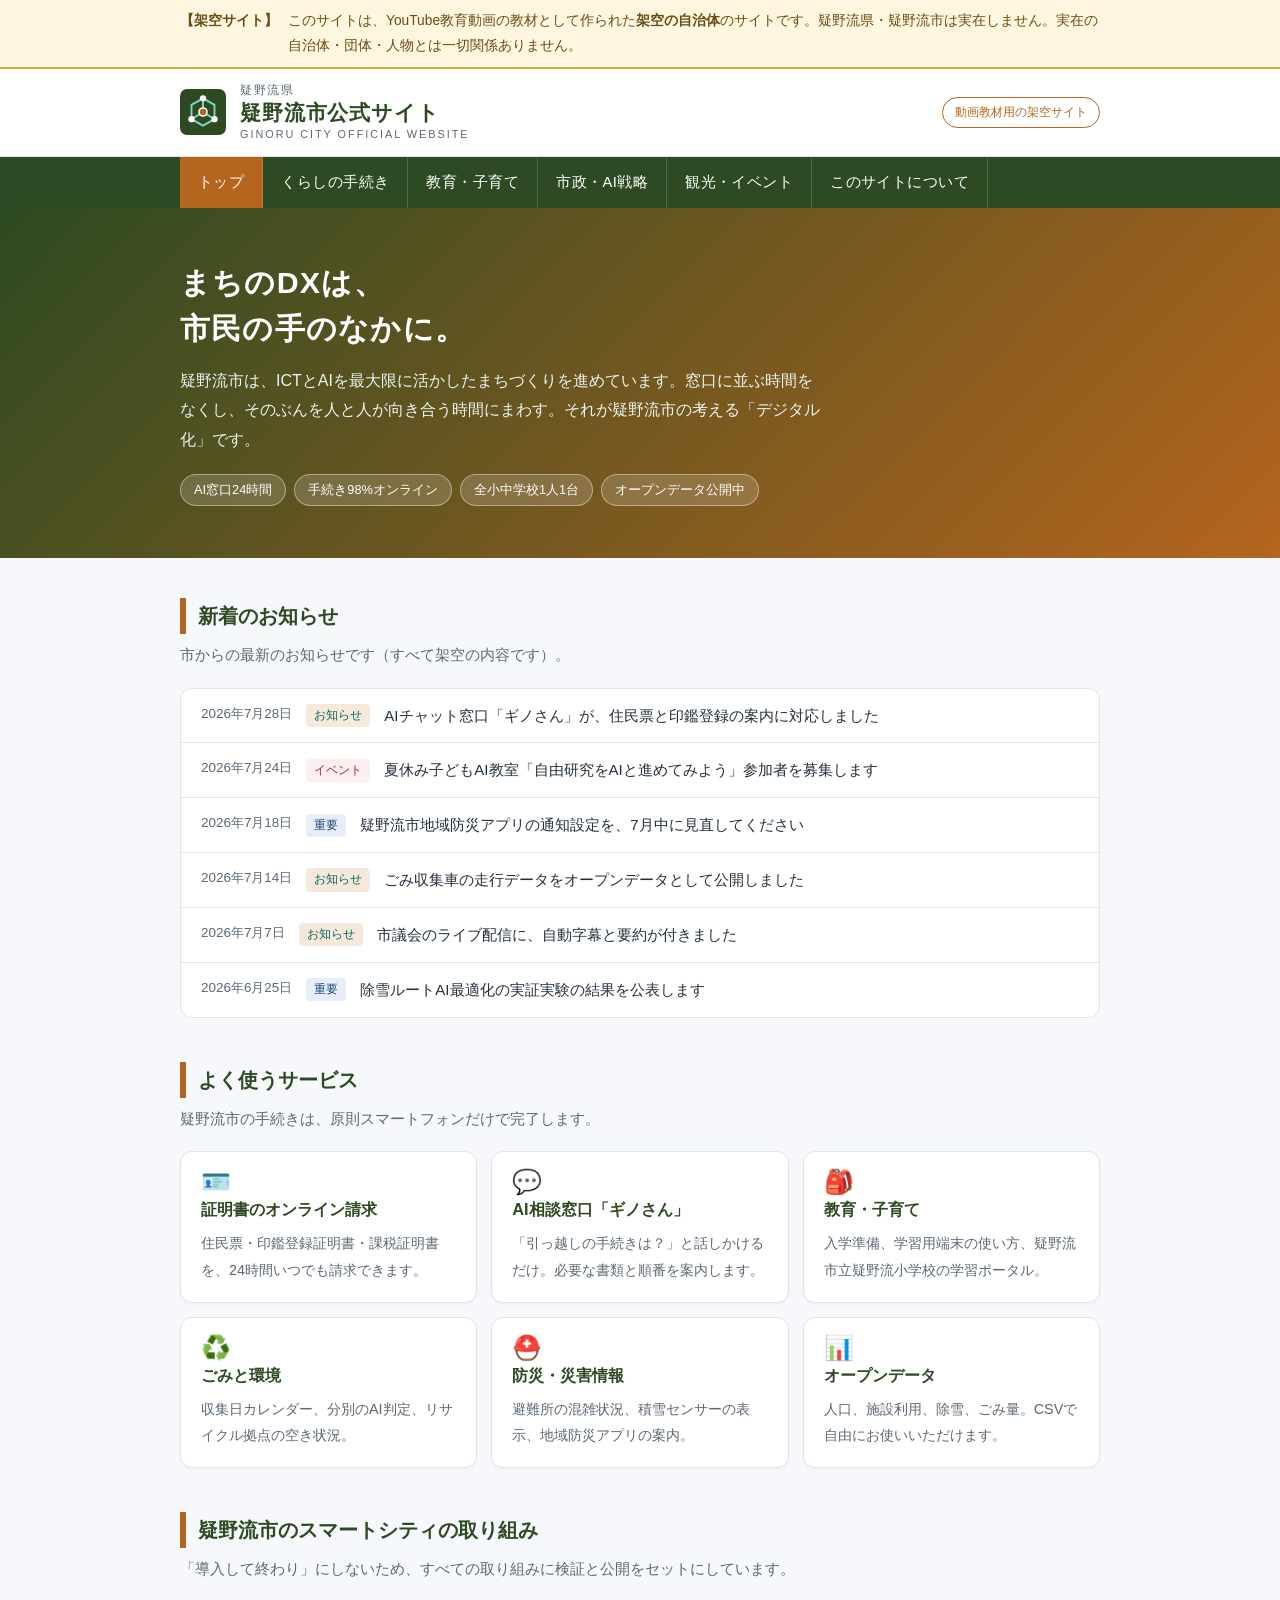
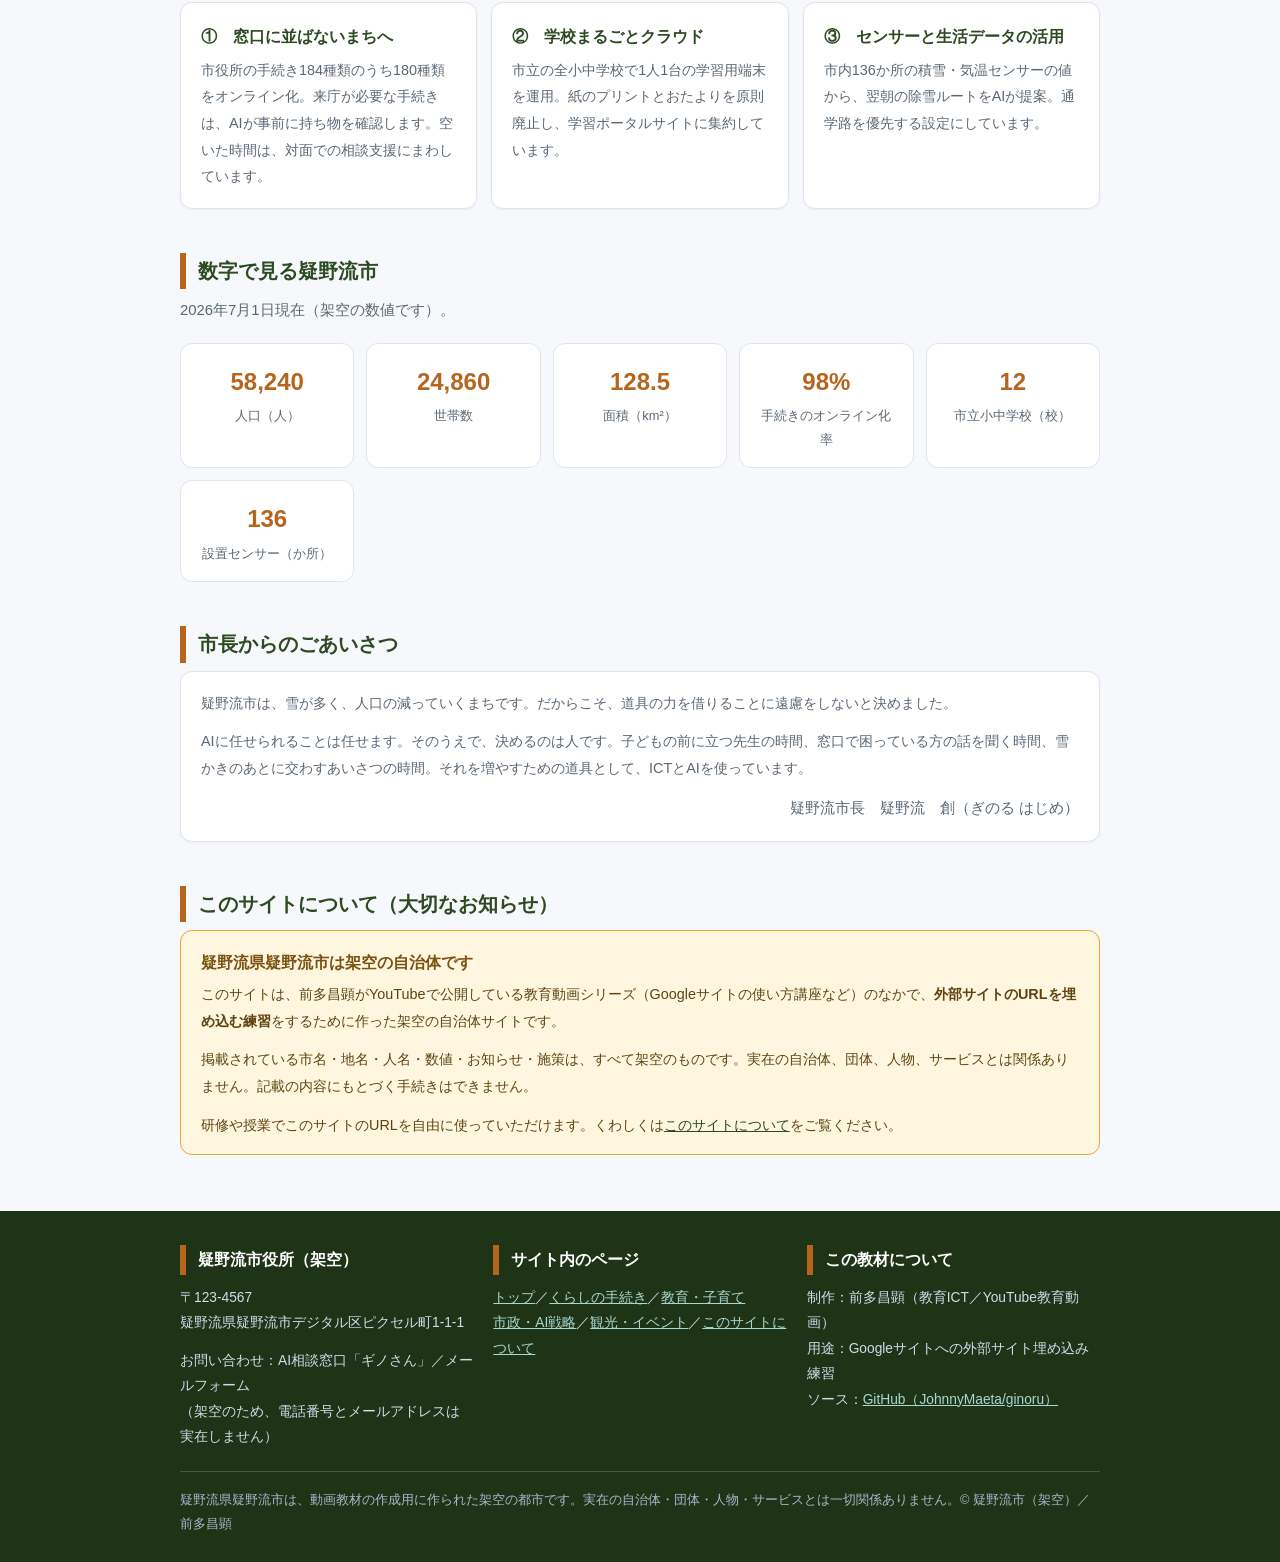
==== index.html @ ef647b58 "疑野流市 架空の自治体サイトを追加（戯画市サイトの別バージョン） Co-Authored-By: Claude Sonnet 5.5 <noreply@anthropic.com>" ====
<!DOCTYPE html>
<html lang="ja">
<head>
<meta charset="UTF-8">
<meta name="viewport" content="width=device-width, initial-scale=1.0">
<title>疑野流市公式サイト｜疑野流県疑野流市（架空の自治体）</title>
<meta name="description" content="疑野流県疑野流市の公式サイト（架空）。ICTとAIを最大限に活かしたまちづくりを進める人口58,240人のまちです。動画教材の作成用に作られた架空の都市で、実在の自治体とは関係ありません。">
<link rel="canonical" href="https://johnnymaeta.github.io/ginoru/">

<!-- Googleサイトなどに埋め込んだときのカード表示（OGP） -->
<meta property="og:type" content="website">
<meta property="og:site_name" content="疑野流市公式サイト">
<meta property="og:title" content="疑野流市公式サイト｜疑野流県疑野流市">
<meta property="og:description" content="ICTとAIを最大限に活かしたまちづくり。疑野流県疑野流市の公式サイトです（動画教材用に作られた架空の都市）。">
<meta property="og:url" content="https://johnnymaeta.github.io/ginoru/">
<meta property="og:image" content="https://johnnymaeta.github.io/ginoru/assets/ogp.png">
<meta property="og:image:width" content="1200">
<meta property="og:image:height" content="630">
<meta property="og:image:alt" content="疑野流市公式サイト（架空の自治体）">
<meta property="og:locale" content="ja_JP">
<meta name="twitter:card" content="summary_large_image">
<meta name="twitter:title" content="疑野流市公式サイト｜疑野流県疑野流市">
<meta name="twitter:description" content="ICTとAIを最大限に活かしたまちづくり。動画教材用に作られた架空の都市の公式サイトです。">
<meta name="twitter:image" content="https://johnnymaeta.github.io/ginoru/assets/ogp.png">
<meta name="thumbnail" content="https://johnnymaeta.github.io/ginoru/assets/ogp.png">

<link rel="icon" href="favicon.svg" type="image/svg+xml">
<link rel="alternate icon" href="favicon.ico" sizes="32x32">
<link rel="apple-touch-icon" href="apple-touch-icon.png">
<link rel="stylesheet" href="assets/style.css">
</head>
<body>

<div class="fiction-bar">
  <div class="wrap">
    <strong>【架空サイト】</strong>
    <span>このサイトは、YouTube教育動画の教材として作られた<b>架空の自治体</b>のサイトです。疑野流県・疑野流市は実在しません。実在の自治体・団体・人物とは一切関係ありません。</span>
  </div>
</div>

<header class="site-header">
  <div class="wrap">
    <svg class="emblem" viewBox="0 0 64 64" role="img" aria-label="疑野流市 市章（架空）">
      <rect width="64" height="64" rx="10" fill="#2d4a22"/>
      <g fill="none" stroke="#7fd8c9" stroke-width="2.6" stroke-linecap="round">
        <path d="M32 13 L48 22 L48 42 L32 51 L16 42 L16 22 Z"/>
        <path d="M32 13 L32 32 L48 42 M32 32 L16 42"/>
      </g>
      <g fill="#ffffff">
        <circle cx="32" cy="13" r="4.4"/><circle cx="48" cy="42" r="4.4"/><circle cx="16" cy="42" r="4.4"/>
      </g>
      <circle cx="32" cy="32" r="5.6" fill="#b5651d" stroke="#ffffff" stroke-width="2.2"/>
    </svg>
    <div class="site-title">
      <span class="pref">疑野流県</span>
      <span class="name"><a href="index.html">疑野流市公式サイト</a></span>
      <span class="en">GINORU CITY OFFICIAL WEBSITE</span>
    </div>
    <div class="header-tag">動画教材用の架空サイト</div>
  </div>
</header>

<nav class="gnav" aria-label="メインメニュー">
  <div class="wrap">
    <ul>
      <li><a href="index.html" aria-current="page">トップ</a></li>
      <li><a href="kurashi.html">くらしの手続き</a></li>
      <li><a href="kyoiku.html">教育・子育て</a></li>
      <li><a href="shisei.html">市政・AI戦略</a></li>
      <li><a href="kanko.html">観光・イベント</a></li>
      <li><a href="about.html">このサイトについて</a></li>
    </ul>
  </div>
</nav>

<div class="hero">
  <div class="wrap">
    <p class="catch">まちのDXは、<br>市民の手のなかに。</p>
    <p class="lead">疑野流市は、ICTとAIを最大限に活かしたまちづくりを進めています。窓口に並ぶ時間をなくし、そのぶんを人と人が向き合う時間にまわす。それが疑野流市の考える「デジタル化」です。</p>
    <div class="badges">
      <span>AI窓口24時間</span><span>手続き98%オンライン</span><span>全小中学校1人1台</span><span>オープンデータ公開中</span>
    </div>
  </div>
</div>

<main>
  <div class="wrap">

    <section aria-labelledby="news-h">
      <h2 id="news-h">新着のお知らせ</h2>
      <p class="sec-lead">市からの最新のお知らせです（すべて架空の内容です）。</p>
      <ul class="news">
        <li><time datetime="2026-07-28">2026年7月28日</time><span class="tag">お知らせ</span><span class="title">AIチャット窓口「ギノさん」が、住民票と印鑑登録の案内に対応しました</span></li>
        <li><time datetime="2026-07-24">2026年7月24日</time><span class="tag event">イベント</span><span class="title">夏休み子どもAI教室「自由研究をAIと進めてみよう」参加者を募集します</span></li>
        <li><time datetime="2026-07-18">2026年7月18日</time><span class="tag info">重要</span><span class="title">疑野流市地域防災アプリの通知設定を、7月中に見直してください</span></li>
        <li><time datetime="2026-07-14">2026年7月14日</time><span class="tag">お知らせ</span><span class="title">ごみ収集車の走行データをオープンデータとして公開しました</span></li>
        <li><time datetime="2026-07-07">2026年7月7日</time><span class="tag">お知らせ</span><span class="title">市議会のライブ配信に、自動字幕と要約が付きました</span></li>
        <li><time datetime="2026-06-25">2026年6月25日</time><span class="tag info">重要</span><span class="title">除雪ルートAI最適化の実証実験の結果を公表します</span></li>
      </ul>
    </section>

    <section aria-labelledby="service-h">
      <h2 id="service-h">よく使うサービス</h2>
      <p class="sec-lead">疑野流市の手続きは、原則スマートフォンだけで完了します。</p>
      <div class="grid">
        <a class="card" href="kurashi.html"><div class="icon">🪪</div><h3>証明書のオンライン請求</h3><p>住民票・印鑑登録証明書・課税証明書を、24時間いつでも請求できます。</p></a>
        <a class="card" href="kurashi.html#ai"><div class="icon">💬</div><h3>AI相談窓口「ギノさん」</h3><p>「引っ越しの手続きは？」と話しかけるだけ。必要な書類と順番を案内します。</p></a>
        <a class="card" href="kyoiku.html"><div class="icon">🎒</div><h3>教育・子育て</h3><p>入学準備、学習用端末の使い方、疑野流市立疑野流小学校の学習ポータル。</p></a>
        <a class="card" href="kurashi.html#gomi"><div class="icon">♻️</div><h3>ごみと環境</h3><p>収集日カレンダー、分別のAI判定、リサイクル拠点の空き状況。</p></a>
        <a class="card" href="shisei.html#bosai"><div class="icon">⛑️</div><h3>防災・災害情報</h3><p>避難所の混雑状況、積雪センサーの表示、地域防災アプリの案内。</p></a>
        <a class="card" href="shisei.html#opendata"><div class="icon">📊</div><h3>オープンデータ</h3><p>人口、施設利用、除雪、ごみ量。CSVで自由にお使いいただけます。</p></a>
      </div>
    </section>

    <section aria-labelledby="smart-h">
      <h2 id="smart-h">疑野流市のスマートシティの取り組み</h2>
      <p class="sec-lead">「導入して終わり」にしないため、すべての取り組みに検証と公開をセットにしています。</p>
      <div class="grid">
        <div class="card"><h3>①　窓口に並ばないまちへ</h3><p>市役所の手続き184種類のうち180種類をオンライン化。来庁が必要な手続きは、AIが事前に持ち物を確認します。空いた時間は、対面での相談支援にまわしています。</p></div>
        <div class="card"><h3>②　学校まるごとクラウド</h3><p>市立の全小中学校で1人1台の学習用端末を運用。紙のプリントとおたよりを原則廃止し、学習ポータルサイトに集約しています。</p></div>
        <div class="card"><h3>③　センサーと生活データの活用</h3><p>市内136か所の積雪・気温センサーの値から、翌朝の除雪ルートをAIが提案。通学路を優先する設定にしています。</p></div>
      </div>
    </section>

    <section aria-labelledby="stats-h">
      <h2 id="stats-h">数字で見る疑野流市</h2>
      <p class="sec-lead">2026年7月1日現在（架空の数値です）。</p>
      <div class="stats">
        <div class="stat"><div class="num">58,240</div><div class="label">人口（人）</div></div>
        <div class="stat"><div class="num">24,860</div><div class="label">世帯数</div></div>
        <div class="stat"><div class="num">128.5</div><div class="label">面積（km²）</div></div>
        <div class="stat"><div class="num">98%</div><div class="label">手続きのオンライン化率</div></div>
        <div class="stat"><div class="num">12</div><div class="label">市立小中学校（校）</div></div>
        <div class="stat"><div class="num">136</div><div class="label">設置センサー（か所）</div></div>
      </div>
    </section>

    <section aria-labelledby="mayor-h">
      <h2 id="mayor-h">市長からのごあいさつ</h2>
      <div class="card">
        <p>疑野流市は、雪が多く、人口の減っていくまちです。だからこそ、道具の力を借りることに遠慮をしないと決めました。</p>
        <p>AIに任せられることは任せます。そのうえで、決めるのは人です。子どもの前に立つ先生の時間、窓口で困っている方の話を聞く時間、雪かきのあとに交わすあいさつの時間。それを増やすための道具として、ICTとAIを使っています。</p>
        <p style="text-align:right; margin-top:14px; font-size:0.92rem;">疑野流市長　疑野流　創（ぎのる はじめ）</p>
      </div>
    </section>

    <section aria-labelledby="fiction-h">
      <h2 id="fiction-h">このサイトについて（大切なお知らせ）</h2>
      <div class="notice">
        <h3>疑野流県疑野流市は架空の自治体です</h3>
        <p>このサイトは、前多昌顕がYouTubeで公開している教育動画シリーズ（Googleサイトの使い方講座など）のなかで、<b>外部サイトのURLを埋め込む練習</b>をするために作った架空の自治体サイトです。</p>
        <p>掲載されている市名・地名・人名・数値・お知らせ・施策は、すべて架空のものです。実在の自治体、団体、人物、サービスとは関係ありません。記載の内容にもとづく手続きはできません。</p>
        <p>研修や授業でこのサイトのURLを自由に使っていただけます。くわしくは<a href="about.html">このサイトについて</a>をご覧ください。</p>
      </div>
    </section>

  </div>
</main>

<footer class="site-footer">
  <div class="wrap">
    <div class="cols">
      <div>
        <h2>疑野流市役所（架空）</h2>
        <p>〒123-4567<br>疑野流県疑野流市デジタル区ピクセル町1-1-1</p>
        <p>お問い合わせ：AI相談窓口「ギノさん」／メールフォーム<br>（架空のため、電話番号とメールアドレスは実在しません）</p>
      </div>
      <div>
        <h2>サイト内のページ</h2>
        <p>
          <a href="index.html">トップ</a>／<a href="kurashi.html">くらしの手続き</a>／<a href="kyoiku.html">教育・子育て</a><br>
          <a href="shisei.html">市政・AI戦略</a>／<a href="kanko.html">観光・イベント</a>／<a href="about.html">このサイトについて</a>
        </p>
      </div>
      <div>
        <h2>この教材について</h2>
        <p>制作：前多昌顕（教育ICT／YouTube教育動画）<br>用途：Googleサイトへの外部サイト埋め込み練習<br>ソース：<a href="https://github.com/JohnnyMaeta/ginoru">GitHub（JohnnyMaeta/ginoru）</a></p>
      </div>
    </div>
    <p class="fine">疑野流県疑野流市は、動画教材の作成用に作られた架空の都市です。実在の自治体・団体・人物・サービスとは一切関係ありません。© 疑野流市（架空）／前多昌顕</p>
  </div>
</footer>

</body>
</html>
---- assets/style.css ----
@charset "UTF-8";
/* 疑野流県疑野流市 公式サイト（架空・動画教材用）共通スタイル */

:root {
  --navy: #2d4a22;
  --navy-dark: #1f3317;
  --teal: #b5651d;
  --teal-soft: #f6e9dc;
  --ink: #23303d;
  --ink-soft: #5a6875;
  --bg: #f6f8fb;
  --card: #ffffff;
  --line: #dfe5ec;
  --amber-bg: #fff6e0;
  --amber-line: #e0a93a;
  --radius: 12px;
}

* { margin: 0; padding: 0; box-sizing: border-box; }

html { scroll-behavior: smooth; }

body {
  font-family: "Hiragino Kaku Gothic ProN", "Hiragino Sans", "Yu Gothic", "Noto Sans JP", "Meiryo", sans-serif;
  color: var(--ink);
  background: var(--bg);
  line-height: 1.85;
  font-size: 16px;
  -webkit-text-size-adjust: 100%;
}

img, svg { max-width: 100%; }

a { color: #2d4a22; }
a:hover { color: var(--teal); }

.wrap { max-width: 960px; margin: 0 auto; padding: 0 20px; }

/* ===== 架空サイトの告知バー ===== */
.fiction-bar {
  background: var(--amber-bg);
  border-bottom: 2px solid var(--amber-line);
  font-size: 0.86rem;
  color: #6b4c10;
  padding: 8px 0;
}
.fiction-bar .wrap { display: flex; gap: 10px; align-items: flex-start; }
.fiction-bar strong { white-space: nowrap; }

/* ===== ヘッダー ===== */
.site-header { background: #fff; border-bottom: 1px solid var(--line); }
.site-header .wrap {
  display: flex; align-items: center; gap: 14px;
  padding-top: 14px; padding-bottom: 14px; flex-wrap: wrap;
}
.emblem { width: 46px; height: 46px; flex: none; }
.site-title { line-height: 1.35; }
.site-title .pref { display: block; font-size: 0.74rem; color: var(--ink-soft); letter-spacing: 0.14em; }
.site-title .name { font-size: 1.32rem; font-weight: 700; color: var(--navy); letter-spacing: 0.04em; }
.site-title .name a { color: inherit; text-decoration: none; }
.site-title .en { display: block; font-size: 0.68rem; color: var(--ink-soft); letter-spacing: 0.18em; }
.header-tag {
  margin-left: auto; font-size: 0.78rem; color: var(--teal);
  border: 1px solid var(--teal); border-radius: 999px; padding: 3px 12px; white-space: nowrap;
}

/* ===== グローバルナビ ===== */
.gnav { background: var(--navy); }
.gnav ul { list-style: none; display: flex; flex-wrap: wrap; }
.gnav a {
  display: block; color: #fff; text-decoration: none;
  font-size: 0.92rem; padding: 12px 18px; letter-spacing: 0.03em;
  border-right: 1px solid rgba(255,255,255,0.16);
}
.gnav a:hover { background: var(--navy-dark); color: #fff; }
.gnav a[aria-current="page"] { background: var(--teal); }

/* ===== ヒーロー ===== */
.hero {
  background: linear-gradient(135deg, #2d4a22 0%, #b5651d 100%);
  color: #fff; padding: 52px 0;
}
.hero .catch { font-size: 1.9rem; font-weight: 700; letter-spacing: 0.04em; line-height: 1.5; }
.hero .lead { margin-top: 14px; font-size: 1rem; max-width: 40em; color: #eaf5f3; }
.hero .badges { margin-top: 20px; display: flex; gap: 8px; flex-wrap: wrap; }
.hero .badges span {
  background: rgba(255,255,255,0.16); border: 1px solid rgba(255,255,255,0.4);
  border-radius: 999px; font-size: 0.8rem; padding: 3px 13px;
}

/* ===== ページ見出し（下層ページ） ===== */
.page-head { background: var(--navy); color: #fff; padding: 30px 0; }
.page-head h1 { font-size: 1.55rem; letter-spacing: 0.04em; }
.page-head p { margin-top: 6px; font-size: 0.9rem; color: #d5e2f0; }
.breadcrumb { font-size: 0.8rem; color: var(--ink-soft); padding: 10px 0; }
.breadcrumb a { color: var(--ink-soft); }

/* ===== セクション ===== */
main section { padding: 40px 0 4px; }
h2 {
  font-size: 1.22rem; color: var(--navy);
  border-left: 6px solid var(--teal); padding-left: 12px; margin-bottom: 8px;
}
h3 { font-size: 1.02rem; color: var(--navy); margin-bottom: 4px; }
.sec-lead { font-size: 0.93rem; color: var(--ink-soft); margin-bottom: 18px; }
p + p { margin-top: 12px; }

/* ===== カード・グリッド ===== */
.grid { display: grid; gap: 14px; grid-template-columns: repeat(auto-fit, minmax(250px, 1fr)); }
.card {
  background: var(--card); border: 1px solid var(--line); border-radius: var(--radius);
  padding: 18px 20px; box-shadow: 0 1px 3px rgba(18,58,107,0.05);
}
.card h3 { margin-bottom: 6px; }
.card p { font-size: 0.9rem; color: var(--ink-soft); }
a.card { display: block; text-decoration: none; color: inherit; transition: box-shadow .15s, transform .15s; }
a.card:hover { box-shadow: 0 4px 14px rgba(18,58,107,0.12); transform: translateY(-2px); }
.card .icon { font-size: 1.5rem; line-height: 1; }

/* ===== お知らせ一覧 ===== */
.news { background: var(--card); border: 1px solid var(--line); border-radius: var(--radius); overflow: hidden; }
.news li { list-style: none; display: flex; gap: 14px; padding: 13px 20px; border-top: 1px solid var(--line); flex-wrap: wrap; }
.news li:first-child { border-top: none; }
.news time { font-size: 0.84rem; color: var(--ink-soft); white-space: nowrap; font-variant-numeric: tabular-nums; }
.news .tag {
  font-size: 0.72rem; background: var(--teal-soft); color: #06695c;
  border-radius: 4px; padding: 1px 8px; white-space: nowrap; align-self: center;
}
.news .tag.info { background: #e7eefa; color: #17457f; }
.news .tag.event { background: #fdeef0; color: #9c2b3d; }
.news .title { font-size: 0.94rem; flex: 1 1 16em; }

/* ===== 数字で見る ===== */
.stats { display: grid; gap: 12px; grid-template-columns: repeat(auto-fit, minmax(150px, 1fr)); }
.stat {
  background: var(--card); border: 1px solid var(--line); border-radius: var(--radius);
  padding: 16px; text-align: center;
}
.stat .num { font-size: 1.5rem; font-weight: 700; color: var(--teal); font-variant-numeric: tabular-nums; }
.stat .label { font-size: 0.8rem; color: var(--ink-soft); }

/* ===== テーブル ===== */
.table-scroll { overflow-x: auto; }
table { border-collapse: collapse; width: 100%; background: var(--card); font-size: 0.92rem; }
th, td { border: 1px solid var(--line); padding: 9px 12px; text-align: left; vertical-align: top; }
th { background: #eef2f7; color: var(--navy); white-space: nowrap; }

/* ===== 注意書きボックス ===== */
.notice {
  background: var(--amber-bg); border: 1px solid var(--amber-line);
  border-radius: var(--radius); padding: 16px 20px; font-size: 0.9rem; color: #5f4410;
}
.notice h3 { color: #7a5310; }
.callout {
  background: var(--teal-soft); border-left: 5px solid var(--teal);
  border-radius: 0 var(--radius) var(--radius) 0; padding: 14px 18px; font-size: 0.92rem;
}

ul.dots, ol.nums { padding-left: 1.4em; font-size: 0.94rem; }
ul.dots li, ol.nums li { margin-bottom: 4px; }

/* ===== フッター ===== */
.site-footer { margin-top: 52px; background: var(--navy-dark); color: #cfdcea; font-size: 0.86rem; padding: 34px 0 26px; }
.site-footer h2 { color: #fff; border-left-color: var(--teal); font-size: 1rem; margin-bottom: 10px; }
.site-footer a { color: #a8d8d0; }
.site-footer .cols { display: grid; gap: 20px; grid-template-columns: repeat(auto-fit, minmax(240px, 1fr)); }
.site-footer .fine { margin-top: 22px; padding-top: 16px; border-top: 1px solid rgba(255,255,255,0.18); font-size: 0.8rem; color: #a7b8cb; }

@media (max-width: 600px) {
  .hero { padding: 36px 0; }
  .hero .catch { font-size: 1.4rem; }
  .site-title .name { font-size: 1.1rem; }
  .header-tag { display: none; }
  .gnav a { font-size: 0.86rem; padding: 10px 13px; }
}
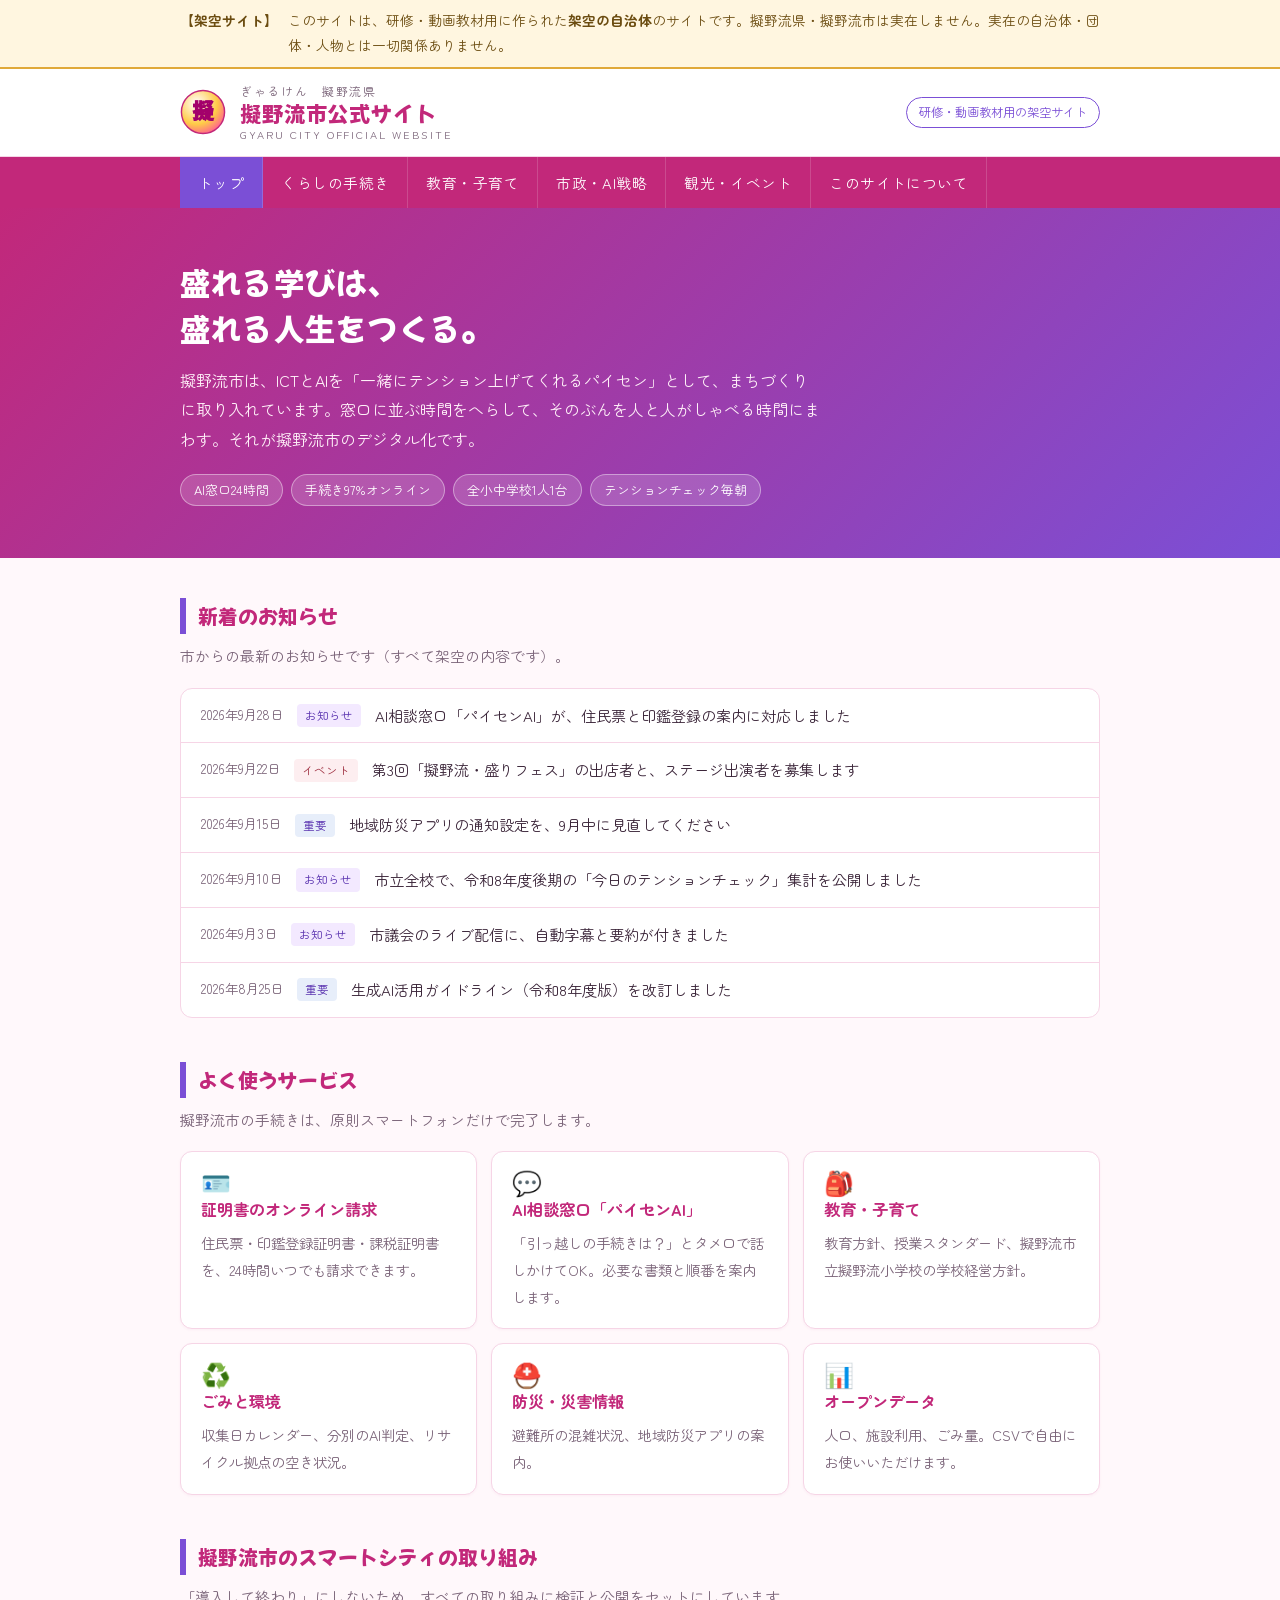
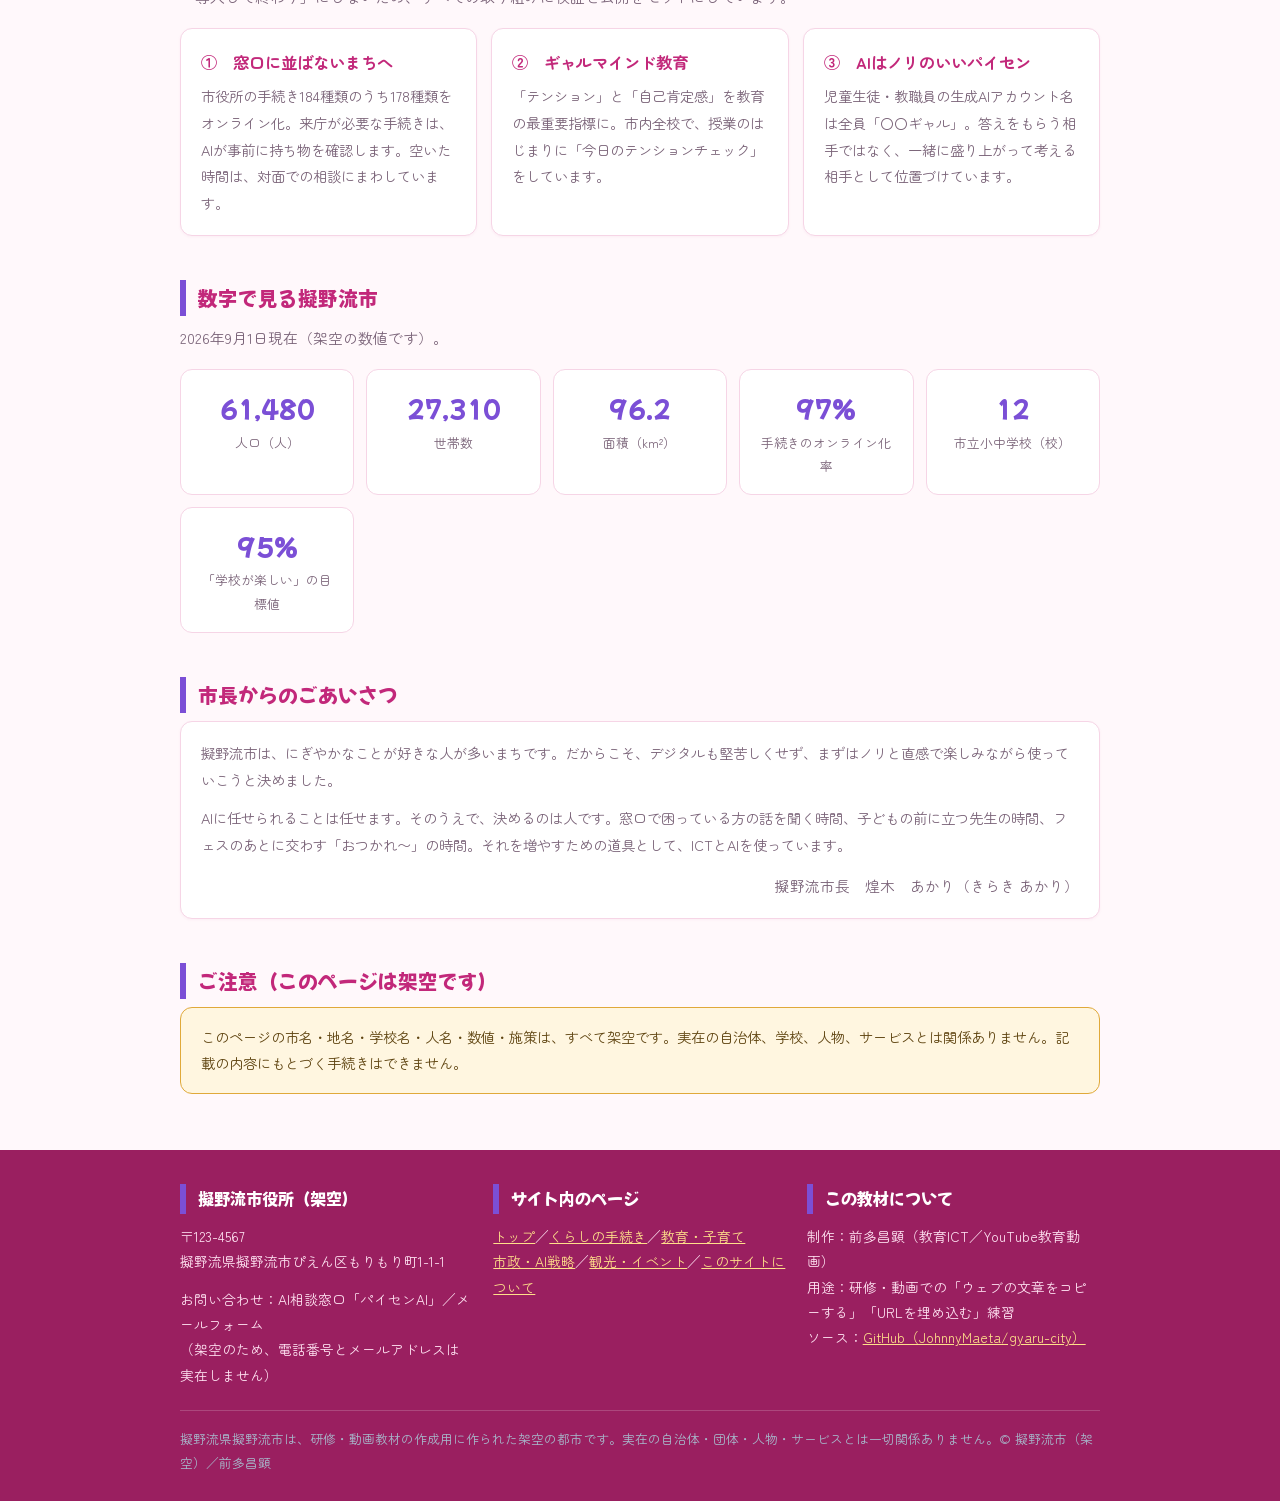
==== commit 7fa47d3d: "擬野流市（ギャル市）公式サイトに作り直し（教育長ギャル設定・桃紫配色・教育方針ページ同梱） Co-Authored-By: Claude Sonnet 5.5 <noreply@anthropic.c" ====
--- a/index.html
+++ b/index.html
@@ -3,30 +3,27 @@
 <head>
 <meta charset="UTF-8">
 <meta name="viewport" content="width=device-width, initial-scale=1.0">
-<title>疑野流市公式サイト｜疑野流県疑野流市（架空の自治体）</title>
-<meta name="description" content="疑野流県疑野流市の公式サイト（架空）。ICTとAIを最大限に活かしたまちづくりを進める人口58,240人のまちです。動画教材の作成用に作られた架空の都市で、実在の自治体とは関係ありません。">
-<link rel="canonical" href="https://johnnymaeta.github.io/ginoru/">
-
-<!-- Googleサイトなどに埋め込んだときのカード表示（OGP） -->
+<title>擬野流市公式サイト｜擬野流県擬野流市</title>
+<meta name="description" content="盛れる学びは、盛れる人生をつくる。ICTとAIを「ノリのいいパイセン」として取り入れる、擬野流県擬野流市の公式サイトです（研修・動画教材用の架空の都市）。">
+<link rel="canonical" href="https://johnnymaeta.github.io/gyaru-city/">
 <meta property="og:type" content="website">
-<meta property="og:site_name" content="疑野流市公式サイト">
-<meta property="og:title" content="疑野流市公式サイト｜疑野流県疑野流市">
-<meta property="og:description" content="ICTとAIを最大限に活かしたまちづくり。疑野流県疑野流市の公式サイトです（動画教材用に作られた架空の都市）。">
-<meta property="og:url" content="https://johnnymaeta.github.io/ginoru/">
-<meta property="og:image" content="https://johnnymaeta.github.io/ginoru/assets/ogp.png">
+<meta property="og:site_name" content="擬野流市公式サイト">
+<meta property="og:title" content="擬野流市公式サイト｜擬野流県擬野流市">
+<meta property="og:description" content="盛れる学びは、盛れる人生をつくる。ICTとAIを「ノリのいいパイセン」として取り入れる、擬野流県擬野流市の公式サイトです（研修・動画教材用の架空の都市）。">
+<meta property="og:url" content="https://johnnymaeta.github.io/gyaru-city/">
+<meta property="og:image" content="https://johnnymaeta.github.io/gyaru-city/assets/ogp.png">
 <meta property="og:image:width" content="1200">
 <meta property="og:image:height" content="630">
-<meta property="og:image:alt" content="疑野流市公式サイト（架空の自治体）">
 <meta property="og:locale" content="ja_JP">
 <meta name="twitter:card" content="summary_large_image">
-<meta name="twitter:title" content="疑野流市公式サイト｜疑野流県疑野流市">
-<meta name="twitter:description" content="ICTとAIを最大限に活かしたまちづくり。動画教材用に作られた架空の都市の公式サイトです。">
-<meta name="twitter:image" content="https://johnnymaeta.github.io/ginoru/assets/ogp.png">
-<meta name="thumbnail" content="https://johnnymaeta.github.io/ginoru/assets/ogp.png">
-
+<meta name="twitter:title" content="擬野流市公式サイト｜擬野流県擬野流市">
+<meta name="twitter:description" content="盛れる学びは、盛れる人生をつくる。ICTとAIを「ノリのいいパイセン」として取り入れる、擬野流県擬野流市の公式サイトです（研修・動画教材用の架空の都市）。">
+<meta name="twitter:image" content="https://johnnymaeta.github.io/gyaru-city/assets/ogp.png">
 <link rel="icon" href="favicon.svg" type="image/svg+xml">
-<link rel="alternate icon" href="favicon.ico" sizes="32x32">
 <link rel="apple-touch-icon" href="apple-touch-icon.png">
+<link rel="preconnect" href="https://fonts.googleapis.com">
+<link rel="preconnect" href="https://fonts.gstatic.com" crossorigin>
+<link href="https://fonts.googleapis.com/css2?family=Mochiy+Pop+One&family=Zen+Maru+Gothic:wght@400;500;700&display=swap" rel="stylesheet">
 <link rel="stylesheet" href="assets/style.css">
 </head>
 <body>
@@ -34,29 +31,23 @@
 <div class="fiction-bar">
   <div class="wrap">
     <strong>【架空サイト】</strong>
-    <span>このサイトは、YouTube教育動画の教材として作られた<b>架空の自治体</b>のサイトです。疑野流県・疑野流市は実在しません。実在の自治体・団体・人物とは一切関係ありません。</span>
+    <span>このサイトは、研修・動画教材用に作られた<b>架空の自治体</b>のサイトです。擬野流県・擬野流市は実在しません。実在の自治体・団体・人物とは一切関係ありません。</span>
   </div>
 </div>
 
 <header class="site-header">
   <div class="wrap">
-    <svg class="emblem" viewBox="0 0 64 64" role="img" aria-label="疑野流市 市章（架空）">
-      <rect width="64" height="64" rx="10" fill="#2d4a22"/>
-      <g fill="none" stroke="#7fd8c9" stroke-width="2.6" stroke-linecap="round">
-        <path d="M32 13 L48 22 L48 42 L32 51 L16 42 L16 22 Z"/>
-        <path d="M32 13 L32 32 L48 42 M32 32 L16 42"/>
-      </g>
-      <g fill="#ffffff">
-        <circle cx="32" cy="13" r="4.4"/><circle cx="48" cy="42" r="4.4"/><circle cx="16" cy="42" r="4.4"/>
-      </g>
-      <circle cx="32" cy="32" r="5.6" fill="#b5651d" stroke="#ffffff" stroke-width="2.2"/>
+    <svg class="emblem" viewBox="0 0 64 64" role="img" aria-label="擬野流市 市章（架空）">
+      <defs><radialGradient id="g" cx="35%" cy="30%" r="80%"><stop offset="0" stop-color="#fff"/><stop offset="0.6" stop-color="#ffcb47"/><stop offset="1" stop-color="#ff4f9c"/></radialGradient></defs>
+      <circle cx="32" cy="32" r="30" fill="url(#g)" stroke="#c2287a" stroke-width="2"/>
+      <text x="32" y="42" text-anchor="middle" font-size="30" font-weight="900" fill="#a3006b" font-family="'Mochiy Pop One','Hiragino Maru Gothic ProN',sans-serif">擬</text>
     </svg>
     <div class="site-title">
-      <span class="pref">疑野流県</span>
-      <span class="name"><a href="index.html">疑野流市公式サイト</a></span>
-      <span class="en">GINORU CITY OFFICIAL WEBSITE</span>
+      <span class="pref">ぎゃるけん　擬野流県</span>
+      <span class="name"><a href="index.html">擬野流市公式サイト</a></span>
+      <span class="en">GYARU CITY OFFICIAL WEBSITE</span>
     </div>
-    <div class="header-tag">動画教材用の架空サイト</div>
+    <div class="header-tag">研修・動画教材用の架空サイト</div>
   </div>
 </header>
 
@@ -75,82 +66,73 @@
 
 <div class="hero">
   <div class="wrap">
-    <p class="catch">まちのDXは、<br>市民の手のなかに。</p>
-    <p class="lead">疑野流市は、ICTとAIを最大限に活かしたまちづくりを進めています。窓口に並ぶ時間をなくし、そのぶんを人と人が向き合う時間にまわす。それが疑野流市の考える「デジタル化」です。</p>
+    <p class="catch">盛れる学びは、<br>盛れる人生をつくる。</p>
+    <p class="lead">擬野流市は、ICTとAIを「一緒にテンション上げてくれるパイセン」として、まちづくりに取り入れています。窓口に並ぶ時間をへらして、そのぶんを人と人がしゃべる時間にまわす。それが擬野流市のデジタル化です。</p>
     <div class="badges">
-      <span>AI窓口24時間</span><span>手続き98%オンライン</span><span>全小中学校1人1台</span><span>オープンデータ公開中</span>
+      <span>AI窓口24時間</span><span>手続き97%オンライン</span><span>全小中学校1人1台</span><span>テンションチェック毎朝</span>
     </div>
   </div>
 </div>
 
 <main>
   <div class="wrap">
-
     <section aria-labelledby="news-h">
       <h2 id="news-h">新着のお知らせ</h2>
       <p class="sec-lead">市からの最新のお知らせです（すべて架空の内容です）。</p>
       <ul class="news">
-        <li><time datetime="2026-07-28">2026年7月28日</time><span class="tag">お知らせ</span><span class="title">AIチャット窓口「ギノさん」が、住民票と印鑑登録の案内に対応しました</span></li>
-        <li><time datetime="2026-07-24">2026年7月24日</time><span class="tag event">イベント</span><span class="title">夏休み子どもAI教室「自由研究をAIと進めてみよう」参加者を募集します</span></li>
-        <li><time datetime="2026-07-18">2026年7月18日</time><span class="tag info">重要</span><span class="title">疑野流市地域防災アプリの通知設定を、7月中に見直してください</span></li>
-        <li><time datetime="2026-07-14">2026年7月14日</time><span class="tag">お知らせ</span><span class="title">ごみ収集車の走行データをオープンデータとして公開しました</span></li>
-        <li><time datetime="2026-07-07">2026年7月7日</time><span class="tag">お知らせ</span><span class="title">市議会のライブ配信に、自動字幕と要約が付きました</span></li>
-        <li><time datetime="2026-06-25">2026年6月25日</time><span class="tag info">重要</span><span class="title">除雪ルートAI最適化の実証実験の結果を公表します</span></li>
+        <li><time datetime="2026-09-28">2026年9月28日</time><span class="tag">お知らせ</span><span class="title">AI相談窓口「パイセンAI」が、住民票と印鑑登録の案内に対応しました</span></li>
+        <li><time datetime="2026-09-22">2026年9月22日</time><span class="tag event">イベント</span><span class="title">第3回「擬野流・盛りフェス」の出店者と、ステージ出演者を募集します</span></li>
+        <li><time datetime="2026-09-15">2026年9月15日</time><span class="tag info">重要</span><span class="title">地域防災アプリの通知設定を、9月中に見直してください</span></li>
+        <li><time datetime="2026-09-10">2026年9月10日</time><span class="tag">お知らせ</span><span class="title">市立全校で、令和8年度後期の「今日のテンションチェック」集計を公開しました</span></li>
+        <li><time datetime="2026-09-03">2026年9月3日</time><span class="tag">お知らせ</span><span class="title">市議会のライブ配信に、自動字幕と要約が付きました</span></li>
+        <li><time datetime="2026-08-25">2026年8月25日</time><span class="tag info">重要</span><span class="title">生成AI活用ガイドライン（令和8年度版）を改訂しました</span></li>
       </ul>
     </section>
-
     <section aria-labelledby="service-h">
       <h2 id="service-h">よく使うサービス</h2>
-      <p class="sec-lead">疑野流市の手続きは、原則スマートフォンだけで完了します。</p>
+      <p class="sec-lead">擬野流市の手続きは、原則スマートフォンだけで完了します。</p>
       <div class="grid">
         <a class="card" href="kurashi.html"><div class="icon">🪪</div><h3>証明書のオンライン請求</h3><p>住民票・印鑑登録証明書・課税証明書を、24時間いつでも請求できます。</p></a>
-        <a class="card" href="kurashi.html#ai"><div class="icon">💬</div><h3>AI相談窓口「ギノさん」</h3><p>「引っ越しの手続きは？」と話しかけるだけ。必要な書類と順番を案内します。</p></a>
-        <a class="card" href="kyoiku.html"><div class="icon">🎒</div><h3>教育・子育て</h3><p>入学準備、学習用端末の使い方、疑野流市立疑野流小学校の学習ポータル。</p></a>
+        <a class="card" href="kurashi.html#ai"><div class="icon">💬</div><h3>AI相談窓口「パイセンAI」</h3><p>「引っ越しの手続きは？」とタメ口で話しかけてOK。必要な書類と順番を案内します。</p></a>
+        <a class="card" href="kyoiku.html"><div class="icon">🎒</div><h3>教育・子育て</h3><p>教育方針、授業スタンダード、擬野流市立擬野流小学校の学校経営方針。</p></a>
         <a class="card" href="kurashi.html#gomi"><div class="icon">♻️</div><h3>ごみと環境</h3><p>収集日カレンダー、分別のAI判定、リサイクル拠点の空き状況。</p></a>
-        <a class="card" href="shisei.html#bosai"><div class="icon">⛑️</div><h3>防災・災害情報</h3><p>避難所の混雑状況、積雪センサーの表示、地域防災アプリの案内。</p></a>
-        <a class="card" href="shisei.html#opendata"><div class="icon">📊</div><h3>オープンデータ</h3><p>人口、施設利用、除雪、ごみ量。CSVで自由にお使いいただけます。</p></a>
+        <a class="card" href="shisei.html#bosai"><div class="icon">⛑️</div><h3>防災・災害情報</h3><p>避難所の混雑状況、地域防災アプリの案内。</p></a>
+        <a class="card" href="shisei.html#opendata"><div class="icon">📊</div><h3>オープンデータ</h3><p>人口、施設利用、ごみ量。CSVで自由にお使いいただけます。</p></a>
       </div>
     </section>
-
     <section aria-labelledby="smart-h">
-      <h2 id="smart-h">疑野流市のスマートシティの取り組み</h2>
+      <h2 id="smart-h">擬野流市のスマートシティの取り組み</h2>
       <p class="sec-lead">「導入して終わり」にしないため、すべての取り組みに検証と公開をセットにしています。</p>
       <div class="grid">
-        <div class="card"><h3>①　窓口に並ばないまちへ</h3><p>市役所の手続き184種類のうち180種類をオンライン化。来庁が必要な手続きは、AIが事前に持ち物を確認します。空いた時間は、対面での相談支援にまわしています。</p></div>
-        <div class="card"><h3>②　学校まるごとクラウド</h3><p>市立の全小中学校で1人1台の学習用端末を運用。紙のプリントとおたよりを原則廃止し、学習ポータルサイトに集約しています。</p></div>
-        <div class="card"><h3>③　センサーと生活データの活用</h3><p>市内136か所の積雪・気温センサーの値から、翌朝の除雪ルートをAIが提案。通学路を優先する設定にしています。</p></div>
+        <div class="card"><h3>①　窓口に並ばないまちへ</h3><p>市役所の手続き184種類のうち178種類をオンライン化。来庁が必要な手続きは、AIが事前に持ち物を確認します。空いた時間は、対面での相談にまわしています。</p></div>
+        <div class="card"><h3>②　ギャルマインド教育</h3><p>「テンション」と「自己肯定感」を教育の最重要指標に。市内全校で、授業のはじまりに「今日のテンションチェック」をしています。</p></div>
+        <div class="card"><h3>③　AIはノリのいいパイセン</h3><p>児童生徒・教職員の生成AIアカウント名は全員「〇〇ギャル」。答えをもらう相手ではなく、一緒に盛り上がって考える相手として位置づけています。</p></div>
       </div>
     </section>
-
     <section aria-labelledby="stats-h">
-      <h2 id="stats-h">数字で見る疑野流市</h2>
-      <p class="sec-lead">2026年7月1日現在（架空の数値です）。</p>
+      <h2 id="stats-h">数字で見る擬野流市</h2>
+      <p class="sec-lead">2026年9月1日現在（架空の数値です）。</p>
       <div class="stats">
-        <div class="stat"><div class="num">58,240</div><div class="label">人口（人）</div></div>
-        <div class="stat"><div class="num">24,860</div><div class="label">世帯数</div></div>
-        <div class="stat"><div class="num">128.5</div><div class="label">面積（km²）</div></div>
-        <div class="stat"><div class="num">98%</div><div class="label">手続きのオンライン化率</div></div>
+        <div class="stat"><div class="num">61,480</div><div class="label">人口（人）</div></div>
+        <div class="stat"><div class="num">27,310</div><div class="label">世帯数</div></div>
+        <div class="stat"><div class="num">96.2</div><div class="label">面積（km²）</div></div>
+        <div class="stat"><div class="num">97%</div><div class="label">手続きのオンライン化率</div></div>
         <div class="stat"><div class="num">12</div><div class="label">市立小中学校（校）</div></div>
-        <div class="stat"><div class="num">136</div><div class="label">設置センサー（か所）</div></div>
+        <div class="stat"><div class="num">95%</div><div class="label">「学校が楽しい」の目標値</div></div>
       </div>
     </section>
-
     <section aria-labelledby="mayor-h">
       <h2 id="mayor-h">市長からのごあいさつ</h2>
       <div class="card">
-        <p>疑野流市は、雪が多く、人口の減っていくまちです。だからこそ、道具の力を借りることに遠慮をしないと決めました。</p>
-        <p>AIに任せられることは任せます。そのうえで、決めるのは人です。子どもの前に立つ先生の時間、窓口で困っている方の話を聞く時間、雪かきのあとに交わすあいさつの時間。それを増やすための道具として、ICTとAIを使っています。</p>
-        <p style="text-align:right; margin-top:14px; font-size:0.92rem;">疑野流市長　疑野流　創（ぎのる はじめ）</p>
+        <p>擬野流市は、にぎやかなことが好きな人が多いまちです。だからこそ、デジタルも堅苦しくせず、まずはノリと直感で楽しみながら使っていこうと決めました。</p>
+        <p>AIに任せられることは任せます。そのうえで、決めるのは人です。窓口で困っている方の話を聞く時間、子どもの前に立つ先生の時間、フェスのあとに交わす「おつかれ〜」の時間。それを増やすための道具として、ICTとAIを使っています。</p>
+        <p style="text-align:right; margin-top:14px; font-size:0.92rem;">擬野流市長　煌木　あかり（きらき あかり）</p>
       </div>
     </section>
-
     <section aria-labelledby="fiction-h">
-      <h2 id="fiction-h">このサイトについて（大切なお知らせ）</h2>
+      <h2 id="fiction-h">ご注意（このページは架空です）</h2>
       <div class="notice">
-        <h3>疑野流県疑野流市は架空の自治体です</h3>
-        <p>このサイトは、前多昌顕がYouTubeで公開している教育動画シリーズ（Googleサイトの使い方講座など）のなかで、<b>外部サイトのURLを埋め込む練習</b>をするために作った架空の自治体サイトです。</p>
-        <p>掲載されている市名・地名・人名・数値・お知らせ・施策は、すべて架空のものです。実在の自治体、団体、人物、サービスとは関係ありません。記載の内容にもとづく手続きはできません。</p>
-        <p>研修や授業でこのサイトのURLを自由に使っていただけます。くわしくは<a href="about.html">このサイトについて</a>をご覧ください。</p>
+        <p>このページの市名・地名・学校名・人名・数値・施策は、すべて架空です。実在の自治体、学校、人物、サービスとは関係ありません。記載の内容にもとづく手続きはできません。</p>
       </div>
     </section>
 
@@ -161,9 +143,9 @@
   <div class="wrap">
     <div class="cols">
       <div>
-        <h2>疑野流市役所（架空）</h2>
-        <p>〒123-4567<br>疑野流県疑野流市デジタル区ピクセル町1-1-1</p>
-        <p>お問い合わせ：AI相談窓口「ギノさん」／メールフォーム<br>（架空のため、電話番号とメールアドレスは実在しません）</p>
+        <h2>擬野流市役所（架空）</h2>
+        <p>〒123-4567<br>擬野流県擬野流市ぴえん区もりもり町1-1-1</p>
+        <p>お問い合わせ：AI相談窓口「パイセンAI」／メールフォーム<br>（架空のため、電話番号とメールアドレスは実在しません）</p>
       </div>
       <div>
         <h2>サイト内のページ</h2>
@@ -174,10 +156,10 @@
       </div>
       <div>
         <h2>この教材について</h2>
-        <p>制作：前多昌顕（教育ICT／YouTube教育動画）<br>用途：Googleサイトへの外部サイト埋め込み練習<br>ソース：<a href="https://github.com/JohnnyMaeta/ginoru">GitHub（JohnnyMaeta/ginoru）</a></p>
+        <p>制作：前多昌顕（教育ICT／YouTube教育動画）<br>用途：研修・動画での「ウェブの文章をコピーする」「URLを埋め込む」練習<br>ソース：<a href="https://github.com/JohnnyMaeta/gyaru-city">GitHub（JohnnyMaeta/gyaru-city）</a></p>
       </div>
     </div>
-    <p class="fine">疑野流県疑野流市は、動画教材の作成用に作られた架空の都市です。実在の自治体・団体・人物・サービスとは一切関係ありません。© 疑野流市（架空）／前多昌顕</p>
+    <p class="fine">擬野流県擬野流市は、研修・動画教材の作成用に作られた架空の都市です。実在の自治体・団体・人物・サービスとは一切関係ありません。© 擬野流市（架空）／前多昌顕</p>
   </div>
 </footer>
 
--- a/assets/style.css
+++ b/assets/style.css
@@ -2,15 +2,15 @@
 /* 疑野流県疑野流市 公式サイト（架空・動画教材用）共通スタイル */
 
 :root {
-  --navy: #2d4a22;
-  --navy-dark: #1f3317;
-  --teal: #b5651d;
-  --teal-soft: #f6e9dc;
-  --ink: #23303d;
-  --ink-soft: #5a6875;
-  --bg: #f6f8fb;
+  --navy: #c2287a;
+  --navy-dark: #9a1f60;
+  --teal: #7b4fd6;
+  --teal-soft: #f3e9ff;
+  --ink: #3a2438;
+  --ink-soft: #7a6378;
+  --bg: #fff8fb;
   --card: #ffffff;
-  --line: #dfe5ec;
+  --line: #f6d5e6;
   --amber-bg: #fff6e0;
   --amber-line: #e0a93a;
   --radius: 12px;
@@ -31,7 +31,7 @@
 
 img, svg { max-width: 100%; }
 
-a { color: #2d4a22; }
+a { color: #c2287a; }
 a:hover { color: var(--teal); }
 
 .wrap { max-width: 960px; margin: 0 auto; padding: 0 20px; }
@@ -77,11 +77,11 @@
 
 /* ===== ヒーロー ===== */
 .hero {
-  background: linear-gradient(135deg, #2d4a22 0%, #b5651d 100%);
+  background: linear-gradient(135deg, #c2287a 0%, #7b4fd6 100%);
   color: #fff; padding: 52px 0;
 }
 .hero .catch { font-size: 1.9rem; font-weight: 700; letter-spacing: 0.04em; line-height: 1.5; }
-.hero .lead { margin-top: 14px; font-size: 1rem; max-width: 40em; color: #eaf5f3; }
+.hero .lead { margin-top: 14px; font-size: 1rem; max-width: 40em; color: #fff0f8; }
 .hero .badges { margin-top: 20px; display: flex; gap: 8px; flex-wrap: wrap; }
 .hero .badges span {
   background: rgba(255,255,255,0.16); border: 1px solid rgba(255,255,255,0.4);
@@ -91,7 +91,7 @@
 /* ===== ページ見出し（下層ページ） ===== */
 .page-head { background: var(--navy); color: #fff; padding: 30px 0; }
 .page-head h1 { font-size: 1.55rem; letter-spacing: 0.04em; }
-.page-head p { margin-top: 6px; font-size: 0.9rem; color: #d5e2f0; }
+.page-head p { margin-top: 6px; font-size: 0.9rem; color: #ffe3f2; }
 .breadcrumb { font-size: 0.8rem; color: var(--ink-soft); padding: 10px 0; }
 .breadcrumb a { color: var(--ink-soft); }
 
@@ -109,12 +109,12 @@
 .grid { display: grid; gap: 14px; grid-template-columns: repeat(auto-fit, minmax(250px, 1fr)); }
 .card {
   background: var(--card); border: 1px solid var(--line); border-radius: var(--radius);
-  padding: 18px 20px; box-shadow: 0 1px 3px rgba(18,58,107,0.05);
+  padding: 18px 20px; box-shadow: 0 1px 3px rgba(194,40,122,0.05);
 }
 .card h3 { margin-bottom: 6px; }
 .card p { font-size: 0.9rem; color: var(--ink-soft); }
 a.card { display: block; text-decoration: none; color: inherit; transition: box-shadow .15s, transform .15s; }
-a.card:hover { box-shadow: 0 4px 14px rgba(18,58,107,0.12); transform: translateY(-2px); }
+a.card:hover { box-shadow: 0 4px 14px rgba(194,40,122,0.12); transform: translateY(-2px); }
 .card .icon { font-size: 1.5rem; line-height: 1; }
 
 /* ===== お知らせ一覧 ===== */
@@ -123,10 +123,10 @@
 .news li:first-child { border-top: none; }
 .news time { font-size: 0.84rem; color: var(--ink-soft); white-space: nowrap; font-variant-numeric: tabular-nums; }
 .news .tag {
-  font-size: 0.72rem; background: var(--teal-soft); color: #06695c;
+  font-size: 0.72rem; background: var(--teal-soft); color: #5b34b0;
   border-radius: 4px; padding: 1px 8px; white-space: nowrap; align-self: center;
 }
-.news .tag.info { background: #e7eefa; color: #17457f; }
+.news .tag.info { background: #e7eefa; color: #5b34b0; }
 .news .tag.event { background: #fdeef0; color: #9c2b3d; }
 .news .title { font-size: 0.94rem; flex: 1 1 16em; }
 
@@ -143,7 +143,7 @@
 .table-scroll { overflow-x: auto; }
 table { border-collapse: collapse; width: 100%; background: var(--card); font-size: 0.92rem; }
 th, td { border: 1px solid var(--line); padding: 9px 12px; text-align: left; vertical-align: top; }
-th { background: #eef2f7; color: var(--navy); white-space: nowrap; }
+th { background: #fdeaf4; color: var(--navy); white-space: nowrap; }
 
 /* ===== 注意書きボックス ===== */
 .notice {
@@ -160,9 +160,9 @@
 ul.dots li, ol.nums li { margin-bottom: 4px; }
 
 /* ===== フッター ===== */
-.site-footer { margin-top: 52px; background: var(--navy-dark); color: #cfdcea; font-size: 0.86rem; padding: 34px 0 26px; }
+.site-footer { margin-top: 52px; background: var(--navy-dark); color: #ffe3f2; font-size: 0.86rem; padding: 34px 0 26px; }
 .site-footer h2 { color: #fff; border-left-color: var(--teal); font-size: 1rem; margin-bottom: 10px; }
-.site-footer a { color: #a8d8d0; }
+.site-footer a { color: #ffe08a; }
 .site-footer .cols { display: grid; gap: 20px; grid-template-columns: repeat(auto-fit, minmax(240px, 1fr)); }
 .site-footer .fine { margin-top: 22px; padding-top: 16px; border-top: 1px solid rgba(255,255,255,0.18); font-size: 0.8rem; color: #a7b8cb; }
 
@@ -173,3 +173,11 @@
   .header-tag { display: none; }
   .gnav a { font-size: 0.86rem; padding: 10px 13px; }
 }
+
+/* ギャル市：見出しだけポップな書体に */
+h1, h2, .hero .catch, .site-title .name, .stat .num { font-family: "Mochiy Pop One", "Zen Maru Gothic", "Hiragino Maru Gothic ProN", sans-serif; font-weight: 400; }
+body { font-family: "Zen Maru Gothic", "Hiragino Maru Gothic ProN", "Hiragino Kaku Gothic ProN", "Yu Gothic", "Meiryo", sans-serif; }
+ul.dots { padding-left: 1.3em; }
+ul.dots li { margin-bottom: 8px; }
+.pink { color: #e2337f; font-weight: 700; }
+.mark { background: linear-gradient(transparent 55%, #ffe08a 55%); }
